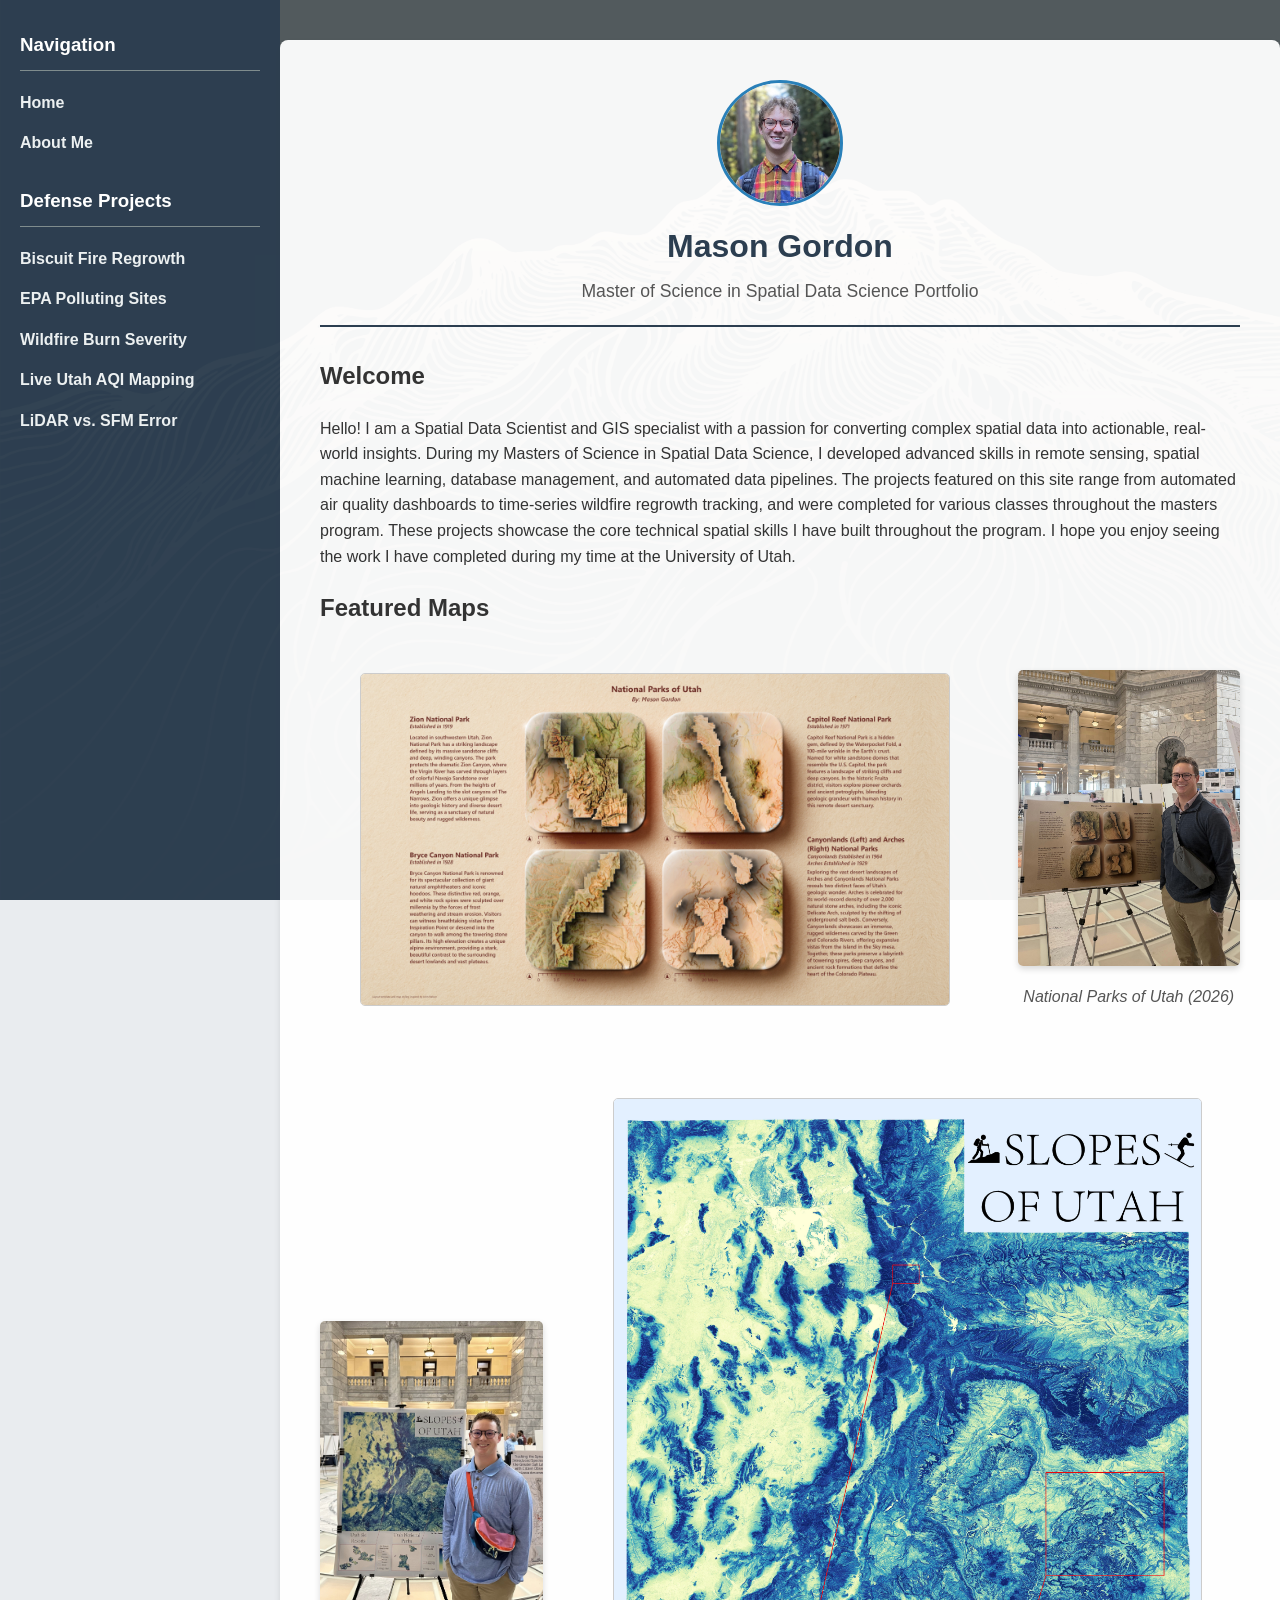
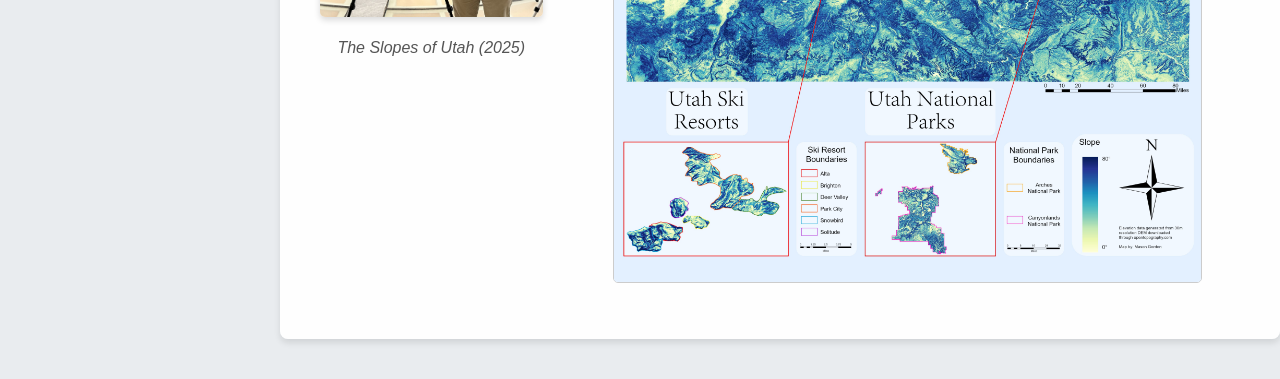
==== index.html @ 8d733b1b "Update index.html" ====
<!DOCTYPE html>
<html lang="en">
<head>
    <meta charset="UTF-8">
    <meta name="viewport" content="width=device-width, initial-scale=1.0">
    <title>Mason Gordon - MSSDS Portfolio</title>
    <link rel="stylesheet" href="style.css">
</head>
<body>
    <div class="layout-wrapper">
        <!-- Sidebar Navigation -->
        <nav class="sidebar">
            <h3>Navigation</h3>
            <a href="index.html">Home</a>
            <a href="about.html">About Me</a>
            
            <h3 style="margin-top: 30px;">Defense Projects</h3>
            <a href="biscuit-fire.html">Biscuit Fire Regrowth</a>
            <a href="epa-analysis.html">EPA Polluting Sites</a>
            <a href="burn-severity.html">Wildfire Burn Severity</a>
            <a href="aqi-mapping.html">Live Utah AQI Mapping</a>
            <a href="lidar-sfm.html">LiDAR vs. SFM Error</a>
        </nav>

<!-- Main Content -->
        <main class="main-content">
            <header class="header-profile">
                <img src="mason-profile.jpg" alt="Mason Gordon" class="profile-pic">
                <div class="header-text">
                    <h1>Mason Gordon</h1>
                    <p>Master of Science in Spatial Data Science Portfolio</p>
                </div>
            </header>
            
            <section class="intro">
                <h2>Welcome</h2>
                <p>Hello! I am a Spatial Data Scientist and GIS specialist with a passion for converting complex spatial data into actionable, real-world insights. During my Masters of Science in Spatial Data Science, I developed advanced skills in remote sensing, spatial machine learning, database management, and automated data pipelines. The projects featured on this site range from automated air quality dashboards to time-series wildfire regrowth tracking, and were completed for various classes throughout the masters program. These projects showcase the core technical spatial skills I have built throughout the program. I hope you enjoy seeing the work I have completed during my time at the University of Utah.</p>
            </section>

<section class="featured-maps">
                <h2>Featured Maps</h2>
                <div class="featured-maps-container">
                    
                    <!-- Map 1: National Parks (Main Left, Event Right) -->
                    <div class="map-row">
                        <figure class="zoom-figure">
                            <img src="national-parks-utah.jpg" alt="National Parks of Utah">
                        </figure>
                        <figure class="event-figure">
                            <img src="parks-event.jpg" alt="Standing with the National Parks map" class="event-photo">
                            <figcaption>National Parks of Utah (2026)</figcaption>
                        </figure>
                    </div>
                    
                    <!-- Map 2: Slopes (Event Left, Main Right) -->
                    <div class="map-row reversed">
                        <figure class="event-figure">
                            <img src="slopes-event.jpg" alt="Standing with the Slopes map" class="event-photo">
                            <figcaption>The Slopes of Utah (2025)</figcaption>
                        </figure>
                        <figure class="zoom-figure">
                            <img src="slopes-utah.jpg" alt="Slopes of Utah">
                        </figure>
                    </div>

                </div>
            </section>
        </main>
    </div>
<!-- Click-Toggle Magnifier Script -->
    <script>
    function setupClickMagnifier(defaultZoom) {
        const figures = document.querySelectorAll('.zoom-figure');
        
        figures.forEach(figure => {
            const img = figure.querySelector('img');
            if (!img) return;

            const glass = document.createElement("div");
            glass.setAttribute("class", "img-magnifier-glass");
            figure.insertBefore(glass, img); 

            let isActive = false;
            let currentZoom = defaultZoom;

            // 1. Toggle magnifier on click
            img.addEventListener('click', (e) => {
                isActive = !isActive;
                if (isActive) {
                    glass.style.display = "block";
                    glass.style.backgroundImage = "url('" + img.src + "')";
                    glass.style.backgroundRepeat = "no-repeat";
                    updateGlass(e); // Position it immediately under the mouse
                    img.style.cursor = "zoom-out"; // Change cursor to indicate click-to-close
                } else {
                    glass.style.display = "none";
                    img.style.cursor = "zoom-in";
                }
            });

            // 2. Track mouse movement
            img.addEventListener("mousemove", (e) => {
                if (!isActive) return;
                e.preventDefault();
                updateGlass(e);
            });

            // 3. Turn off if mouse leaves the image entirely
            img.addEventListener("mouseleave", () => {
                if (isActive) {
                    glass.style.display = "none";
                    isActive = false;
                    img.style.cursor = "zoom-in";
                }
            });

            // 4. Use scroll wheel to zoom in and out of the pane
            img.addEventListener("wheel", (e) => {
                if (!isActive) return;
                e.preventDefault(); // Stop the webpage from scrolling
                
                const zoomSpeed = 0.3;
                if (e.deltaY < 0) {
                    currentZoom += zoomSpeed; // Scroll up zooms in
                } else {
                    currentZoom -= zoomSpeed; // Scroll down zooms out
                }
                
                // Keep the zoom between 1x and 5x
                currentZoom = Math.max(1, Math.min(currentZoom, 5)); 
                updateGlass(e);
            });

            // Helper function to calculate position and background size
            function updateGlass(e) {
                const rect = img.getBoundingClientRect();
                const x = e.clientX - rect.left;
                const y = e.clientY - rect.top;

                const w = glass.offsetWidth / 2;
                const h = glass.offsetHeight / 2;

                glass.style.left = (img.offsetLeft + x - w) + "px";
                glass.style.top = (img.offsetTop + y - h) + "px";
                
                glass.style.backgroundSize = (img.width * currentZoom) + "px " + (img.height * currentZoom) + "px";
                glass.style.backgroundPosition = (w - (x * currentZoom)) + "px " + (h - (y * currentZoom)) + "px";
            }
        });
    }

    // Run the setup after the page fully loads
    window.addEventListener('load', () => {
        setupClickMagnifier(1.75); 
    });
    </script>
</body>
</html>
</body>
</html>
---- style.css ----
body {
    font-family: Arial, Helvetica, sans-serif;
    line-height: 1.6;
    color: #333;
    background-color: #e9ecef;
    
    /* This calls the image you upload in Step 3 */
    background-image: url('topo-bg.jpeg'); 
    background-size: cover;
    background-attachment: fixed;
    
    margin: 0;
    padding: 0;
}
body {
    font-family: Arial, Helvetica, sans-serif;
    line-height: 1.6;
    color: #333;
    background-color: #e9ecef;
    background-image: url('topo-bg.jpeg'); 
    background-size: cover;
    background-attachment: fixed;
    margin: 0;
    padding: 0;
}

/* --- New Sidebar Layout --- */
.layout-wrapper {
    display: flex;
    min-height: 100vh;
}

.sidebar {
    width: 280px;
    background-color: rgba(44, 62, 80, 0.95);
    color: white;
    padding: 30px 20px;
    position: sticky;
    top: 0;
    height: 100vh;
    box-sizing: border-box;
}

.sidebar h3 {
    margin-top: 0;
    border-bottom: 1px solid #7f8c8d;
    padding-bottom: 10px;
}

.sidebar a {
    color: #ecf0f1;
    text-decoration: none;
    display: block;
    margin: 15px 0;
    font-weight: bold;
    transition: color 0.2s;
}

.sidebar a:hover {
    color: #3498db;
}

/* --- Main Content Area --- */
.main-content {
    flex: 1;
    max-width: 1400px;
    margin: 40px auto;
    background: rgba(255, 255, 255, 0.95);
    padding: 40px;
    border-radius: 8px;
    box-shadow: 0 4px 6px rgba(0,0,0,0.1);
}

/* --- Header & Profile Pic --- */
.header-profile {
    display: flex;
    flex-direction: column; /* This stacks your photo above your name */
    align-items: center;
    text-align: center; /* Centers the text */
    border-bottom: 2px solid #2c3e50;
    padding-bottom: 20px;
    margin-bottom: 30px;
}

.profile-pic {
    width: 120px;
    height: 120px;
    border-radius: 50%;
    object-fit: cover;
    border: 3px solid #2980b9;
}

.header-text h1 {
    margin: 15px 0 5px 0;
    color: #2c3e50;
}

.header-text p {
    margin: 0;
    color: #555;
    font-size: 1.1em;
}

/* --- Stacked Maps Layout --- */
.featured-maps-container {
    display: flex;
    flex-direction: column;
    gap: 60px; /* Creates a nice scrolling gap between the two projects */
    margin-top: 30px;
}

.map-row {
    display: grid;
    grid-template-columns: 3fr 1fr; /* Map gets 75% of the width, Photo gets 25% */
    gap: 30px;
    align-items: center;
}

.map-row.reversed {
    grid-template-columns: 1fr 3fr; /* Photo gets 25%, Map gets 75% */
}

.event-photo {
    width: 100%;
    height: auto;
    border-radius: 5px;
    box-shadow: 0 3px 6px rgba(0,0,0,0.15);
}

.event-figure {
    margin: 0;
}

.event-figure figcaption {
    text-align: center;
    margin-top: 10px;
    font-style: italic;
    color: #555;
}

/* --- Click-to-Zoom Lightbox --- */
.zoom-figure {
    position: relative; 
    display: inline-block;
}

.zoom-figure img {
    max-width: 100%;
    height: auto;
    display: block; 
    border: 1px solid #ccc;
    border-radius: 5px;
    cursor: zoom-in; /* Changes mouse to a magnifying glass with a plus */
    transition: box-shadow 0.2s ease;
}

.zoom-figure img:hover {
    box-shadow: 0 4px 10px rgba(0,0,0,0.3);
}

.zoom-figure figcaption {
    text-align: center;
    margin-top: 10px;
    font-style: italic;
    color: #555;
}

/* --- Click-Toggle Magnifier Pane --- */
.zoom-figure {
    position: relative; 
    display: inline-block;
}

.zoom-figure img {
    max-width: 100%;
    height: auto;
    display: block; 
    border: 1px solid #ccc;
    border-radius: 5px;
    cursor: zoom-in; 
    transition: box-shadow 0.2s ease;
}

.zoom-figure img:hover {
    box-shadow: 0 4px 10px rgba(0,0,0,0.3);
}

.img-magnifier-glass {
    position: absolute;
    border: 3px solid #2c3e50;
    border-radius: 8px;
    width: 250px; 
    height: 250px;
    display: none; 
    z-index: 100;
    background-color: white;
    box-shadow: 0 4px 10px rgba(0,0,0,0.3);
    pointer-events: none; /* Crucial: lets your mouse click through to the image */
}

.zoom-figure figcaption {
    text-align: center;
    margin-top: 10px;
    font-style: italic;
    color: #555;
}
/* --- About Me Alternating Layout --- */
.about-row {
    display: grid;
    grid-template-columns: 1fr 1fr; /* 50% for images, 50% for text */
    gap: 40px;
    align-items: center;
    margin-bottom: 60px;
}

.about-images {
    display: flex;
    flex-direction: column;
    gap: 20px; /* Space between the two stacked images */
}

.about-images img {
    width: 100%;
    height: auto;
    border-radius: 8px;
    box-shadow: 0 3px 6px rgba(0,0,0,0.15);
}

.about-text h3 {
    margin-top: 0;
    color: #2980b9;
    border-bottom: 2px solid #ecf0f1;
    padding-bottom: 10px;
}

.about-text p {
    font-size: 1.1em;
    line-height: 1.8;
}

/* --- Project Page Styling --- */

.back-link {
    display: inline-block;
    margin-bottom: 20px;
    background-color: #2c3e50;
    color: white;
    padding: 8px 15px;
    border-radius: 4px;
    text-decoration: none;
    font-weight: bold;
}

.back-link:hover {
    background-color: #2980b9;
    text-decoration: none;
}

.project-summary {
    font-size: 1.1em;
    line-height: 1.8;
    margin-bottom: 40px;
    border-bottom: 2px solid #ecf0f1;
    padding-bottom: 20px;
}

.project-figure {
    margin: 40px 0;
    text-align: center;
}

.project-figure img {
    max-width: 100%;
    height: auto;
    border: 1px solid #ccc;
    border-radius: 5px;
    box-shadow: 0 3px 6px rgba(0,0,0,0.15);
}

.project-figure figcaption {
    margin-top: 12px;
    font-style: italic;
    color: #555;
    font-size: 0.95em;
}

.project-skills {
    background-color: #f4f6f7;
    border-left: 4px solid #2980b9;
    padding: 15px 20px;
    margin-bottom: 30px;
    border-radius: 4px;
}

.project-skills h2 {
    margin-top: 0;
    font-size: 1.2em;
    color: #2980b9;
}

.project-skills ul {
    margin-bottom: 0;
    padding-left: 20px;
}

/* --- PDF Download Button --- */
.button-container {
    text-align: center;
    margin: 30px 0 40px 0;
}

.pdf-button {
    display: inline-block;
    background-color: #2980b9;
    color: white;
    padding: 12px 25px;
    border-radius: 5px;
    text-decoration: none;
    font-weight: bold;
    font-size: 1.1em;
    transition: background-color 0.2s ease;
    box-shadow: 0 3px 6px rgba(0,0,0,0.1);
}

.pdf-button:hover {
    background-color: #1c5980;
    text-decoration: none;
}

/* --- Mobile Optimization --- */
@media screen and (max-width: 768px) {
    .layout-wrapper {
        flex-direction: column;
    }

    .sidebar {
        width: 100%;
        height: auto;
        position: relative;
        padding: 20px;
        text-align: center;
    }

    .main-content {
        margin-left: 0;
        padding: 20px;
        width: 100%;
    }

    /* Stack alternating map rows on the homepage */
    .map-row, .map-row.reversed {
        flex-direction: column;
    }

    /* Adjust the magnifying pane for touch screens */
    .img-magnifier-glass {
        width: 150px; 
        height: 150px;
    }
}
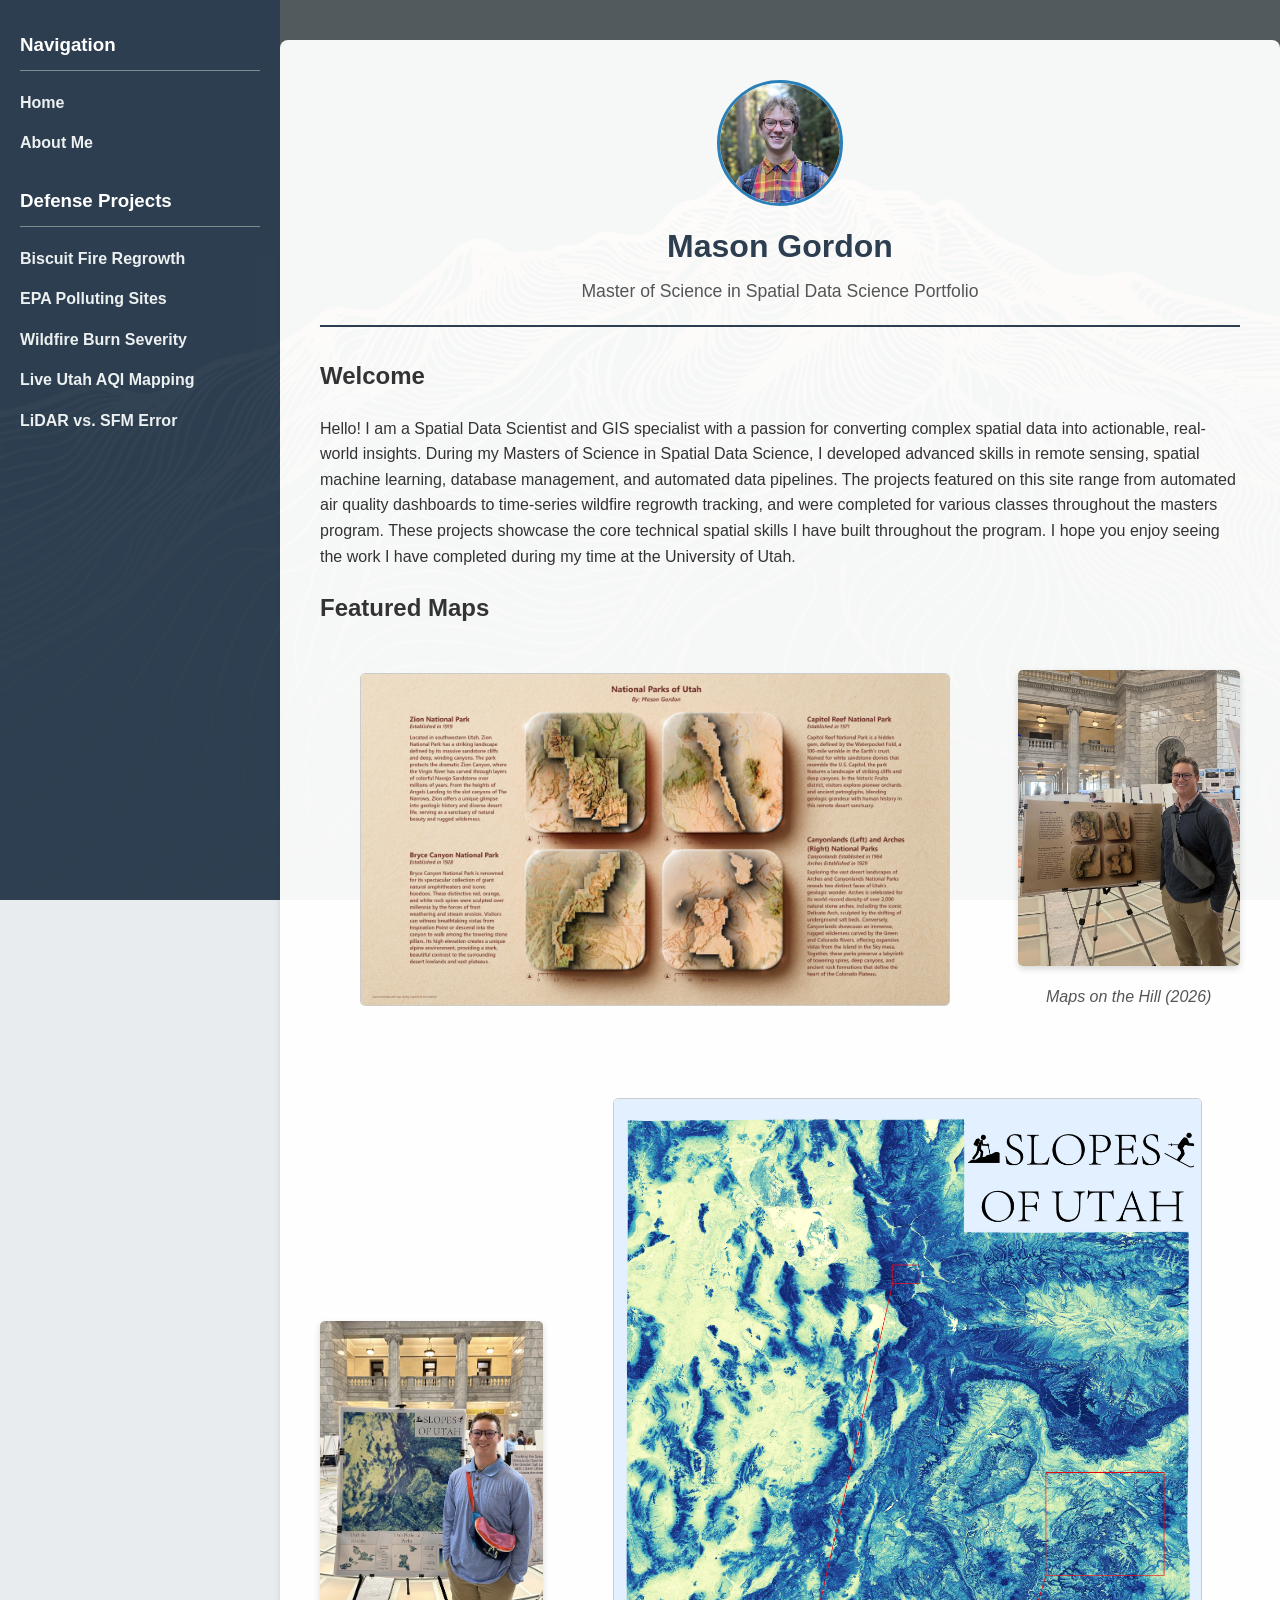
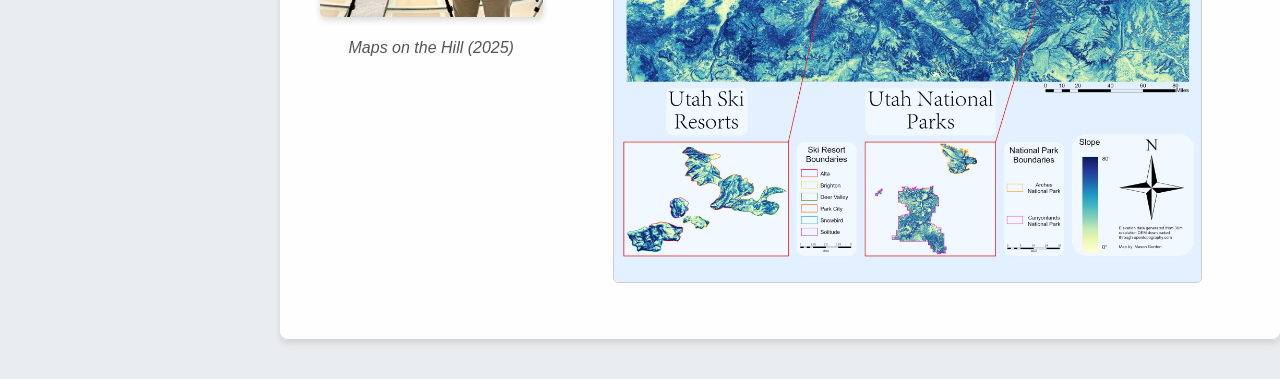
==== commit adee3e8d: "Update index.html" ====
--- a/index.html
+++ b/index.html
@@ -48,7 +48,7 @@
                         </figure>
                         <figure class="event-figure">
                             <img src="parks-event.jpg" alt="Standing with the National Parks map" class="event-photo">
-                            <figcaption>National Parks of Utah (2026)</figcaption>
+                            <figcaption>Maps on the Hill (2026)</figcaption>
                         </figure>
                     </div>
                     
@@ -56,7 +56,7 @@
                     <div class="map-row reversed">
                         <figure class="event-figure">
                             <img src="slopes-event.jpg" alt="Standing with the Slopes map" class="event-photo">
-                            <figcaption>The Slopes of Utah (2025)</figcaption>
+                            <figcaption>Maps on the Hill (2025)</figcaption>
                         </figure>
                         <figure class="zoom-figure">
                             <img src="slopes-utah.jpg" alt="Slopes of Utah">
--- a/style.css
+++ b/style.css
@@ -358,3 +358,23 @@
         height: 150px;
     }
 }
+
+.quad-grid {
+    display: grid;
+    grid-template-columns: 1fr 1fr;
+    gap: 15px;
+    margin-bottom: 15px;
+}
+.quad-grid img {
+    width: 100%;
+    height: auto;
+    border: 1px solid #ccc;
+    border-radius: 5px;
+}
+
+/* --- Center Project Page Figures --- */
+.project-visuals .zoom-figure {
+    display: block;
+    width: fit-content;
+    margin: 20px auto 40px auto;
+}
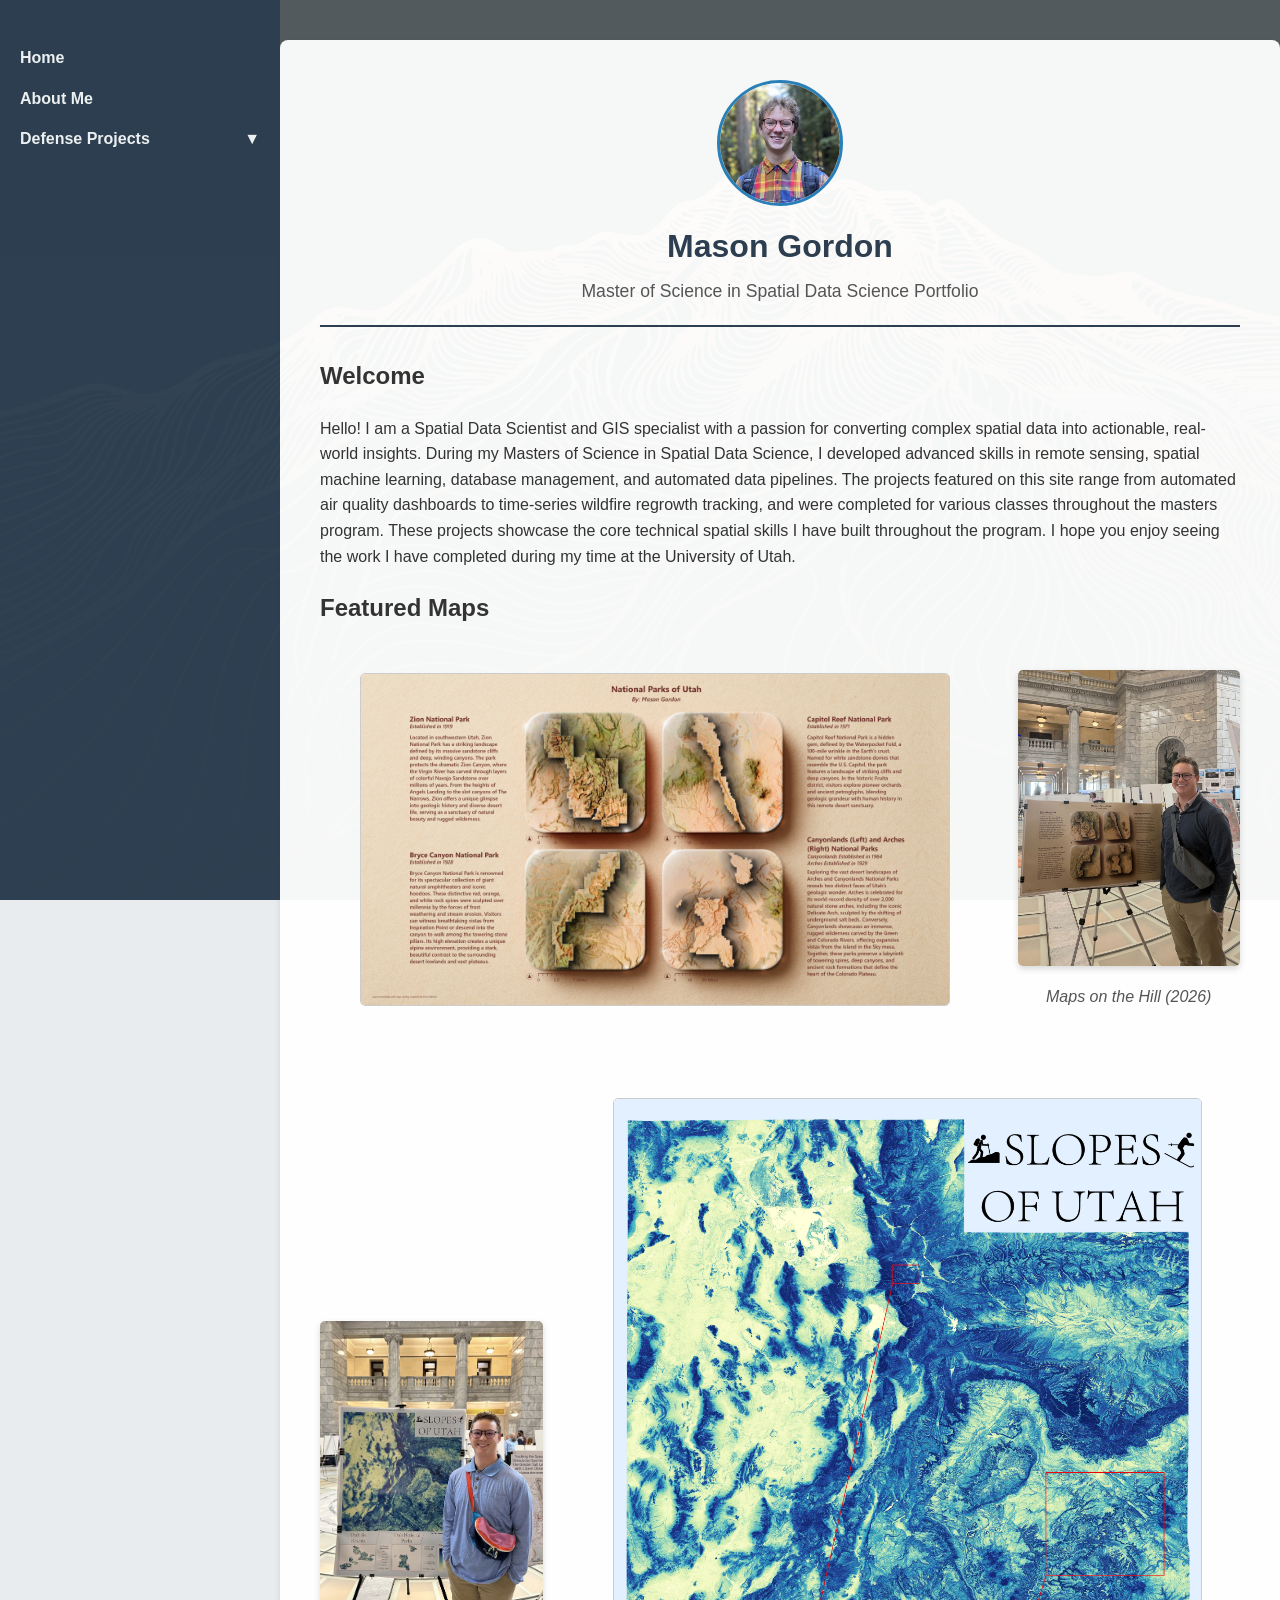
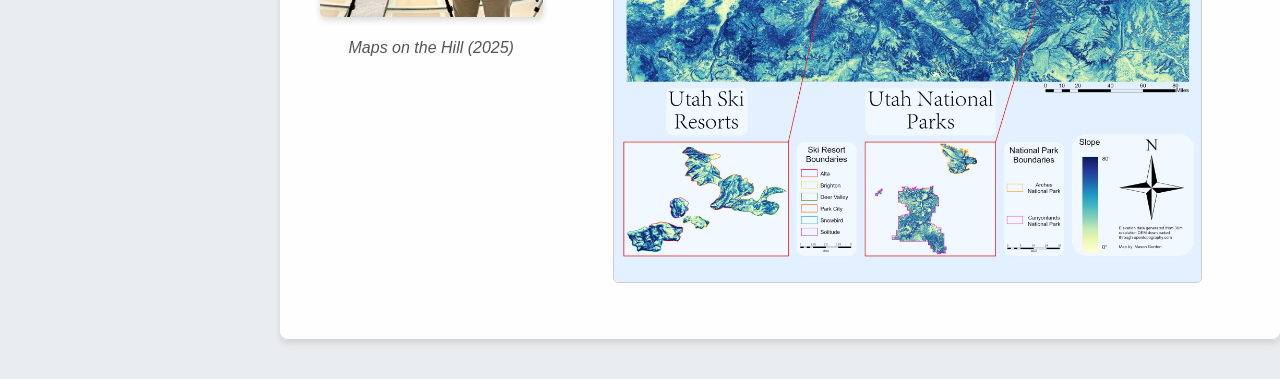
==== commit d0a486ac: "Update index.html" ====
--- a/index.html
+++ b/index.html
@@ -10,16 +10,19 @@
     <div class="layout-wrapper">
         <!-- Sidebar Navigation -->
         <nav class="sidebar">
-            <h3>Navigation</h3>
             <a href="index.html">Home</a>
             <a href="about.html">About Me</a>
             
-            <h3 style="margin-top: 30px;">Defense Projects</h3>
-            <a href="biscuit-fire.html">Biscuit Fire Regrowth</a>
-            <a href="epa-analysis.html">EPA Polluting Sites</a>
-            <a href="burn-severity.html">Wildfire Burn Severity</a>
-            <a href="aqi-mapping.html">Live Utah AQI Mapping</a>
-            <a href="lidar-sfm.html">LiDAR vs. SFM Error</a>
+            <details class="nav-dropdown">
+                <summary>Defense Projects <span>▼</span></summary>
+                <div class="dropdown-content">
+                    <a href="biscuit-fire.html">Biscuit Fire Regrowth</a>
+                    <a href="epa-analysis.html">EPA Polluting Sites</a>
+                    <a href="burn-severity.html">Wildfire Burn Severity</a>
+                    <a href="aqi-mapping.html">Live Utah AQI Mapping</a>
+                    <a href="lidar-sfm.html">LiDAR vs. SFM Error</a>
+                </div>
+            </details>
         </nav>
 
 <!-- Main Content -->
--- a/style.css
+++ b/style.css
@@ -378,3 +378,37 @@
     width: fit-content;
     margin: 20px auto 40px auto;
 }
+
+/* --- Sidebar Dropdown Menu --- */
+.nav-dropdown summary {
+    color: #ecf0f1;
+    font-weight: bold;
+    cursor: pointer;
+    margin: 15px 0;
+    list-style: none; 
+    display: flex;
+    justify-content: space-between;
+    align-items: center;
+    transition: color 0.2s;
+}
+
+.nav-dropdown summary:hover {
+    color: #3498db;
+}
+
+/* Hides the default browser arrow */
+.nav-dropdown summary::-webkit-details-marker {
+    display: none;
+}
+
+.dropdown-content {
+    padding-left: 15px;
+    border-left: 2px solid #7f8c8d;
+    margin-left: 5px;
+}
+
+.dropdown-content a {
+    font-size: 0.95em;
+    margin: 12px 0;
+    font-weight: normal; /* Makes sub-links look slightly lighter than main links */
+}
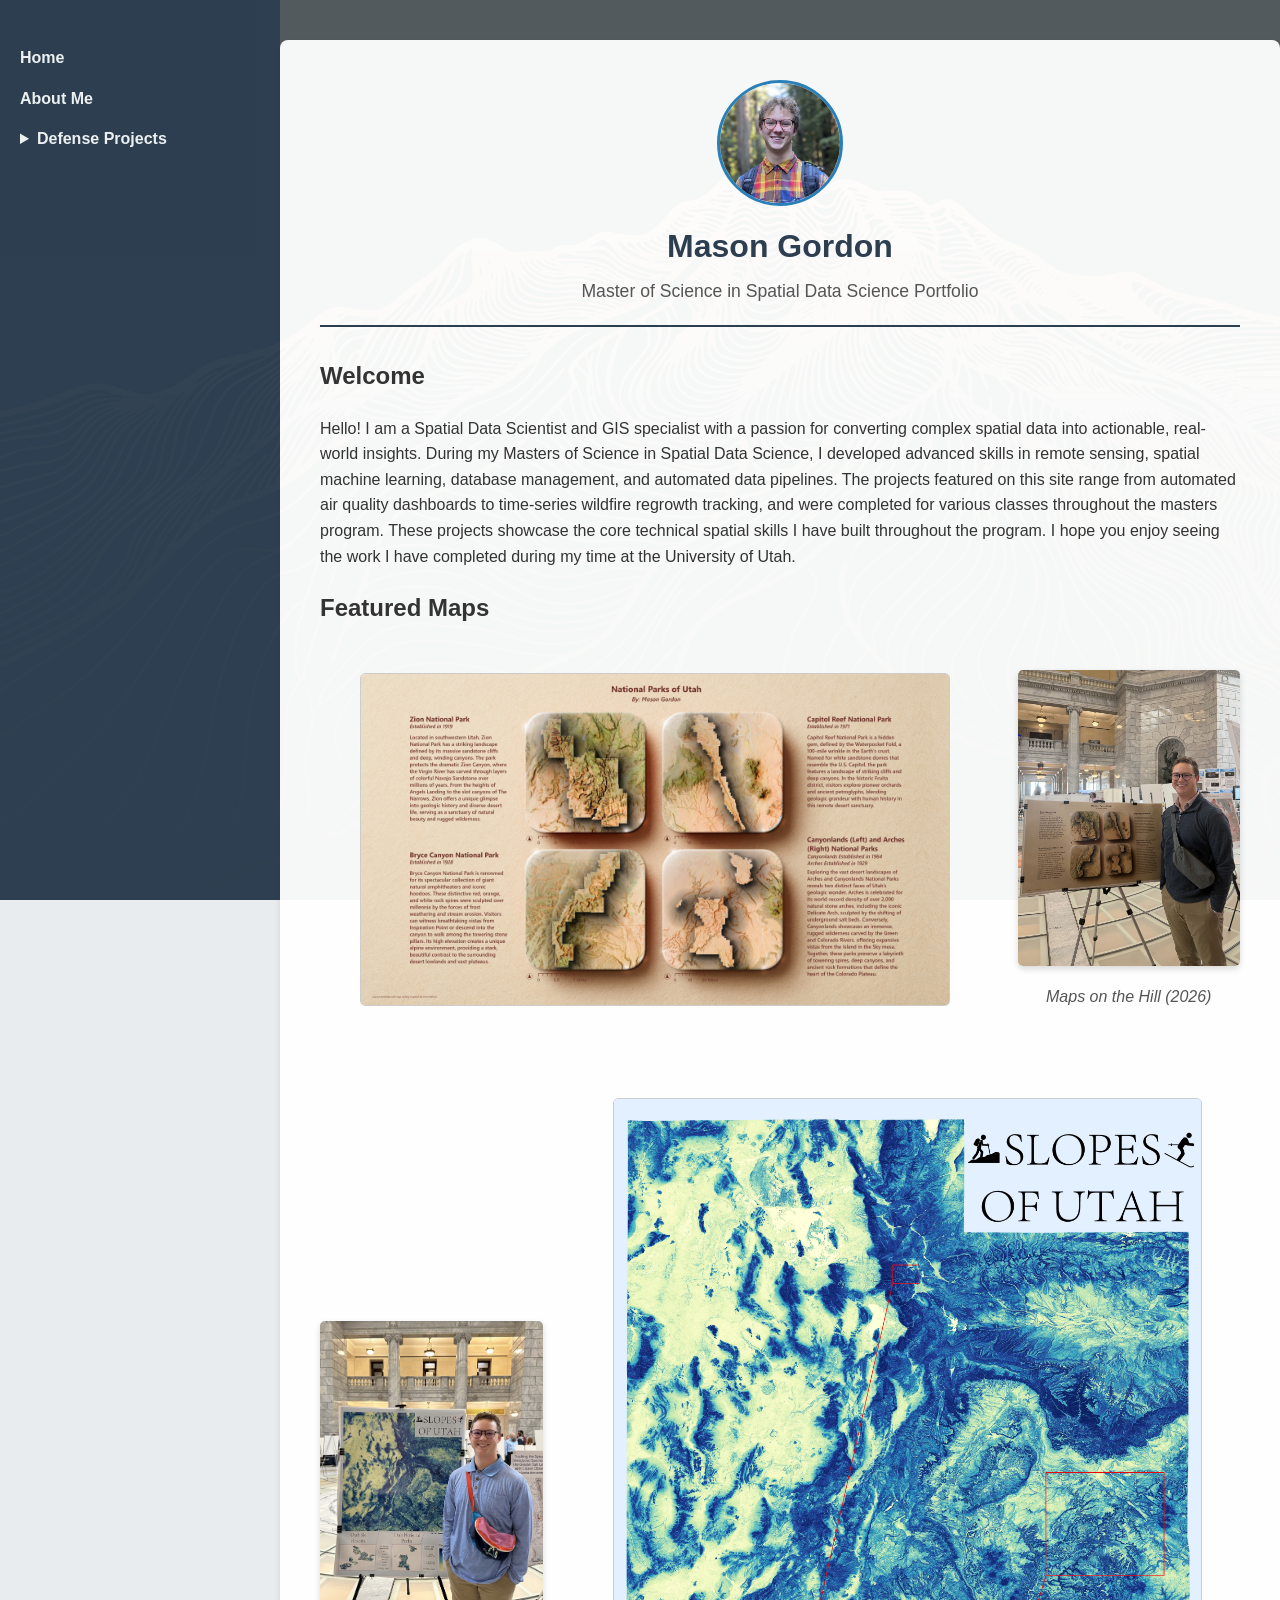
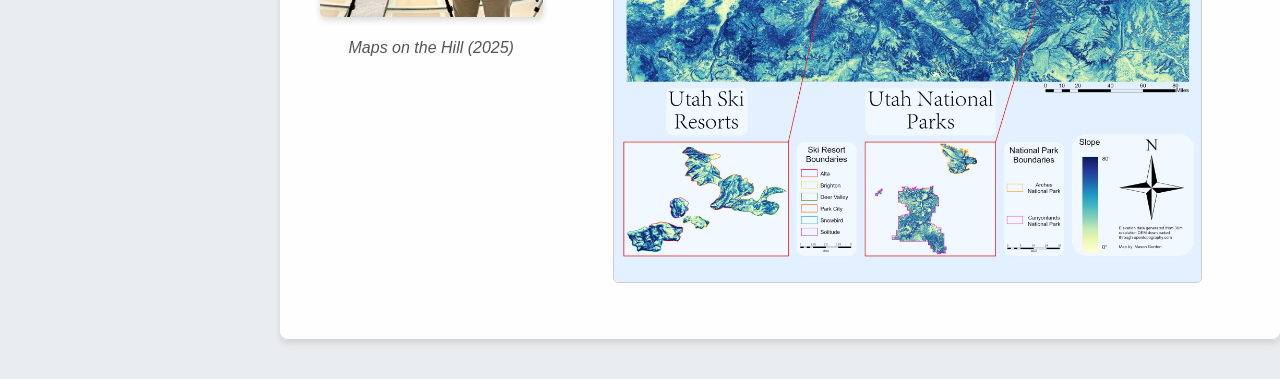
==== commit 8bfab964: "Update index.html" ====
--- a/index.html
+++ b/index.html
@@ -14,7 +14,7 @@
             <a href="about.html">About Me</a>
             
             <details class="nav-dropdown">
-                <summary>Defense Projects <span>▼</span></summary>
+                <summary>Defense Projects</summary>
                 <div class="dropdown-content">
                     <a href="biscuit-fire.html">Biscuit Fire Regrowth</a>
                     <a href="epa-analysis.html">EPA Polluting Sites</a>
--- a/style.css
+++ b/style.css
@@ -385,20 +385,11 @@
     font-weight: bold;
     cursor: pointer;
     margin: 15px 0;
-    list-style: none; 
-    display: flex;
-    justify-content: space-between;
-    align-items: center;
     transition: color 0.2s;
 }
 
 .nav-dropdown summary:hover {
     color: #3498db;
-}
-
-/* Hides the default browser arrow */
-.nav-dropdown summary::-webkit-details-marker {
-    display: none;
 }
 
 .dropdown-content {
@@ -410,5 +401,5 @@
 .dropdown-content a {
     font-size: 0.95em;
     margin: 12px 0;
-    font-weight: normal; /* Makes sub-links look slightly lighter than main links */
-}
+    font-weight: normal; 
+}
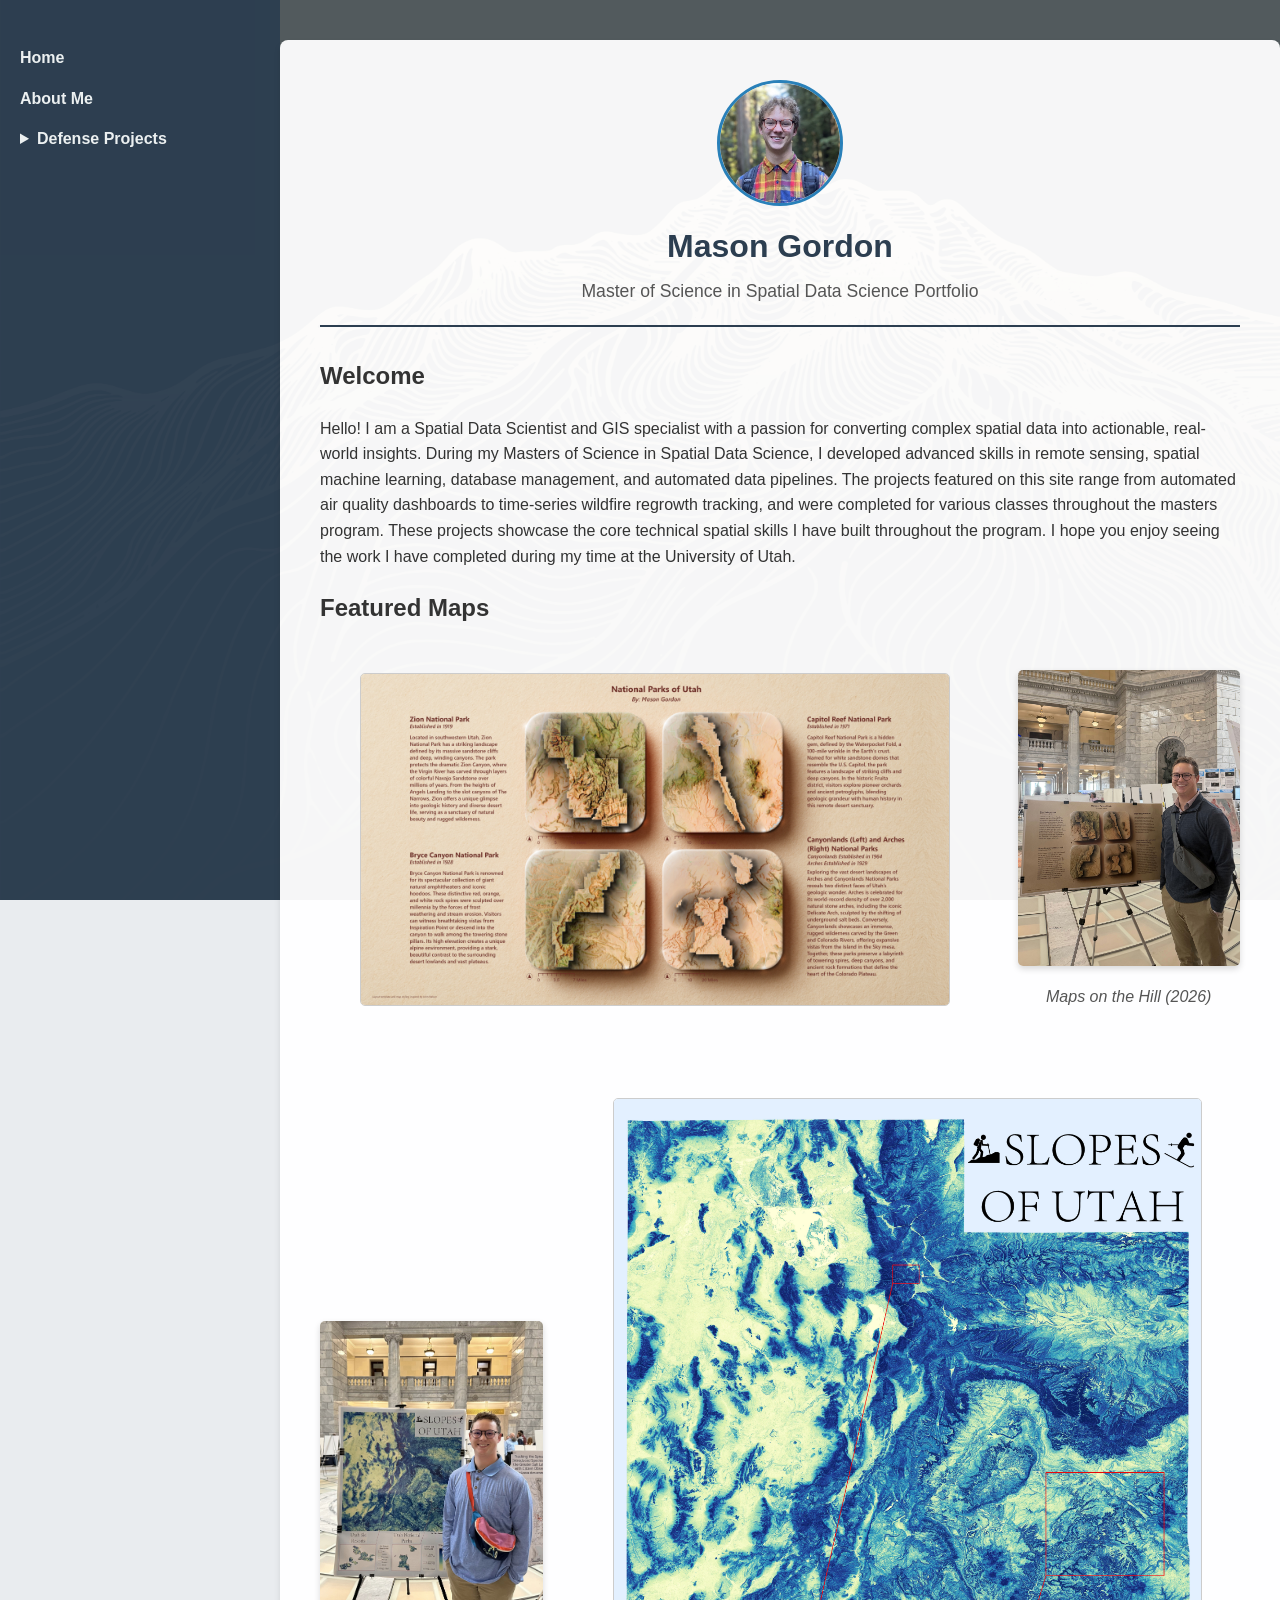
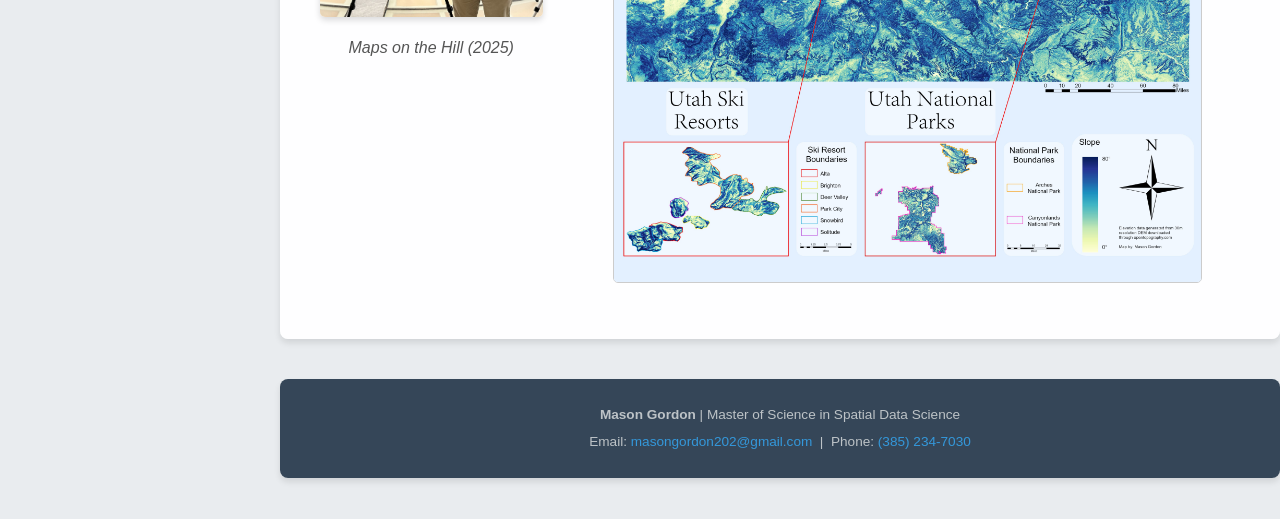
==== commit 92e3b9f1: "Update index.html" ====
--- a/index.html
+++ b/index.html
@@ -68,6 +68,11 @@
 
                 </div>
             </section>
+            <!-- Global Site Footer -->
+            <footer class="site-footer">
+                <p><strong>Mason Gordon</strong> | Master of Science in Spatial Data Science</p>
+                <p>Email: <a href="mailto:masongordon202@gmail.com">masongordon202@gmail.com</a> &nbsp;|&nbsp; Phone: <a href="tel:3852347030">(385) 234-7030</a></p>
+            </footer>
         </main>
     </div>
 <!-- Click-Toggle Magnifier Script -->
--- a/style.css
+++ b/style.css
@@ -60,15 +60,16 @@
     color: #3498db;
 }
 
-/* --- Main Content Area --- */
-.main-content {
-    flex: 1;
-    max-width: 1400px;
-    margin: 40px auto;
-    background: rgba(255, 255, 255, 0.95);
-    padding: 40px;
-    border-radius: 8px;
-    box-shadow: 0 4px 6px rgba(0,0,0,0.1);
+/* --- Main Content Area --- */ 
+.main-content { 
+    flex: 1; 
+    max-width: 1400px; 
+    margin: 40px auto 180px auto; /* Increased bottom margin from 40px to 180px */
+    background: rgba(255, 255, 255, 0.95); 
+    padding: 40px; 
+    border-radius: 8px; 
+    box-shadow: 0 4px 6px rgba(0,0,0,0.1); 
+    position: relative; /* Allows the footer to position itself relative to this box */
 }
 
 /* --- Header & Profile Pic --- */
@@ -403,3 +404,36 @@
     margin: 12px 0;
     font-weight: normal; 
 }
+
+/* --- Global Site Footer --- */
+.site-footer {
+    background-color: rgba(44, 62, 80, 0.95); 
+    color: #bdc3c7; 
+    text-align: center;
+    padding: 20px;
+    border-radius: 8px;
+    font-size: 0.85em; 
+    
+    /* Breaks the footer out of the white box */
+    position: absolute;
+    top: 100%;
+    left: 0;
+    right: 0;
+    margin-top: 40px; /* Creates the transparent gap below the white box */
+    box-shadow: 0 4px 6px rgba(0,0,0,0.1);
+}
+
+.site-footer p {
+    margin: 5px 0;
+}
+
+.site-footer a {
+    color: #3498db; 
+    text-decoration: none;
+    font-weight: normal;
+}
+
+.site-footer a:hover {
+    color: #ecf0f1;
+    text-decoration: underline;
+}
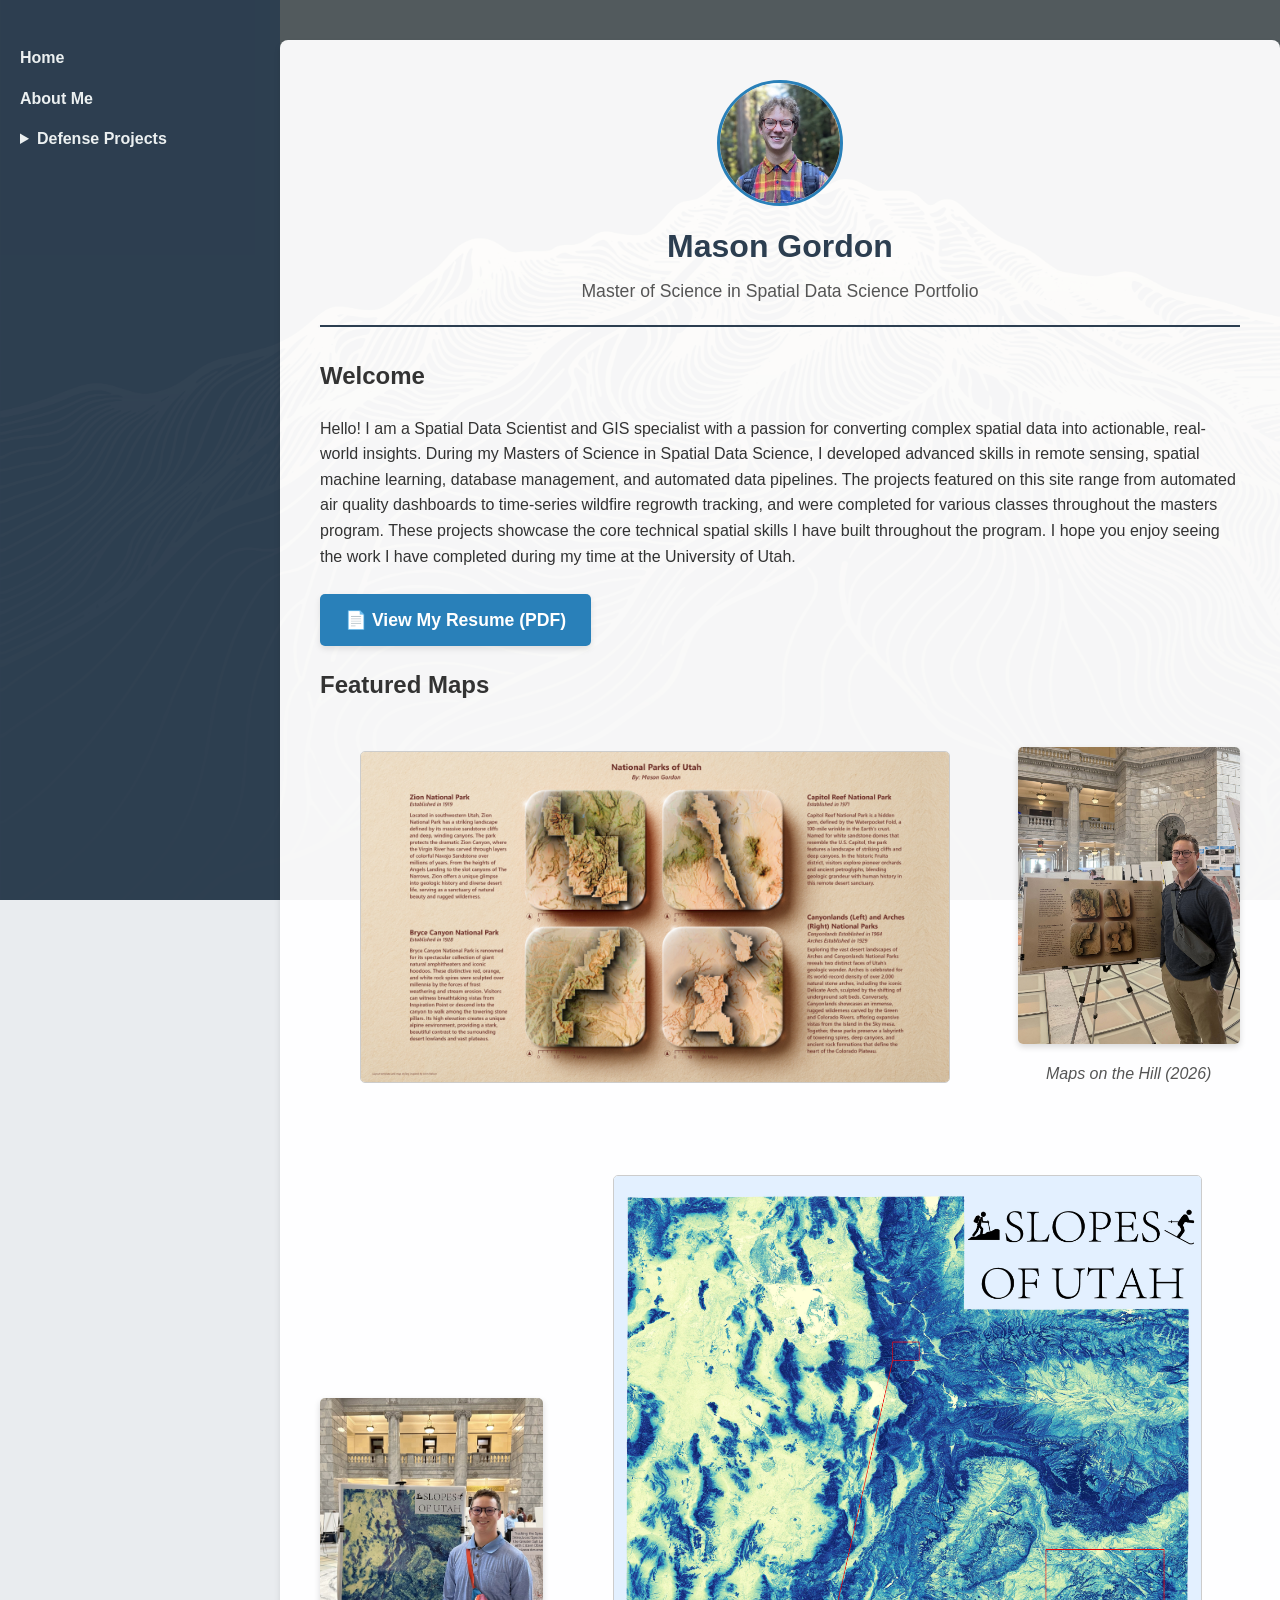
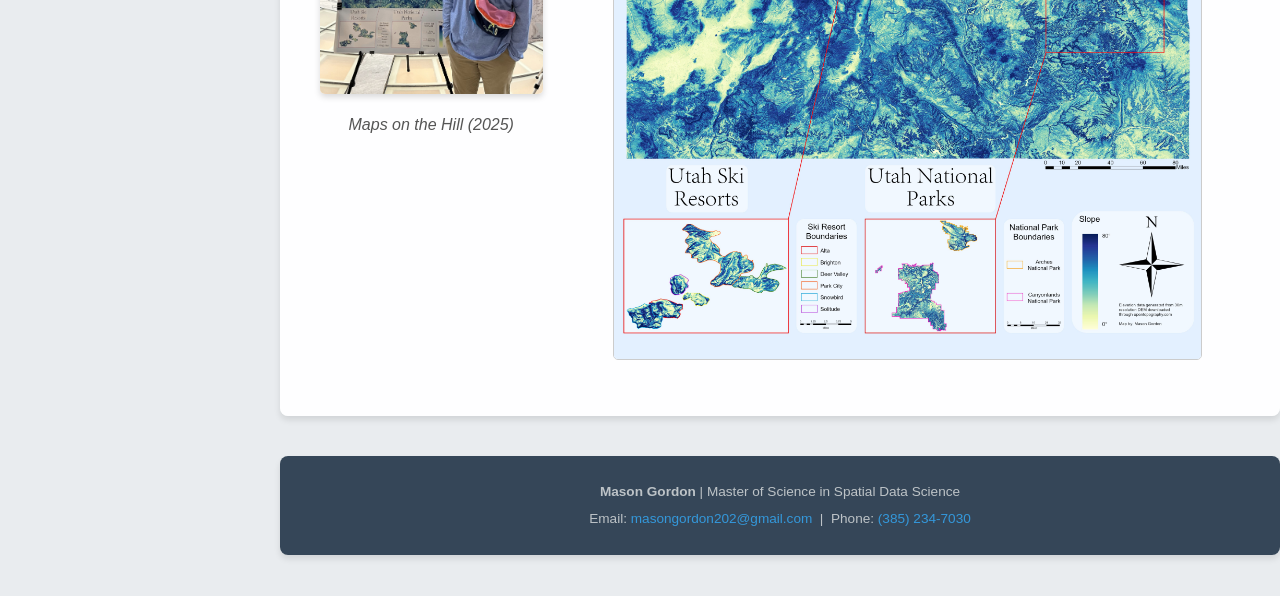
==== commit 77b8be56: "Update index.html" ====
--- a/index.html
+++ b/index.html
@@ -38,6 +38,10 @@
             <section class="intro">
                 <h2>Welcome</h2>
                 <p>Hello! I am a Spatial Data Scientist and GIS specialist with a passion for converting complex spatial data into actionable, real-world insights. During my Masters of Science in Spatial Data Science, I developed advanced skills in remote sensing, spatial machine learning, database management, and automated data pipelines. The projects featured on this site range from automated air quality dashboards to time-series wildfire regrowth tracking, and were completed for various classes throughout the masters program. These projects showcase the core technical spatial skills I have built throughout the program. I hope you enjoy seeing the work I have completed during my time at the University of Utah.</p>
+               <!-- Resume Button -->
+                <div style="margin-top: 25px;">
+                    <a href="mason-gordon-resume.pdf" class="pdf-button" target="_blank">📄 View My Resume (PDF)</a>
+                </div>
             </section>
 
 <section class="featured-maps">
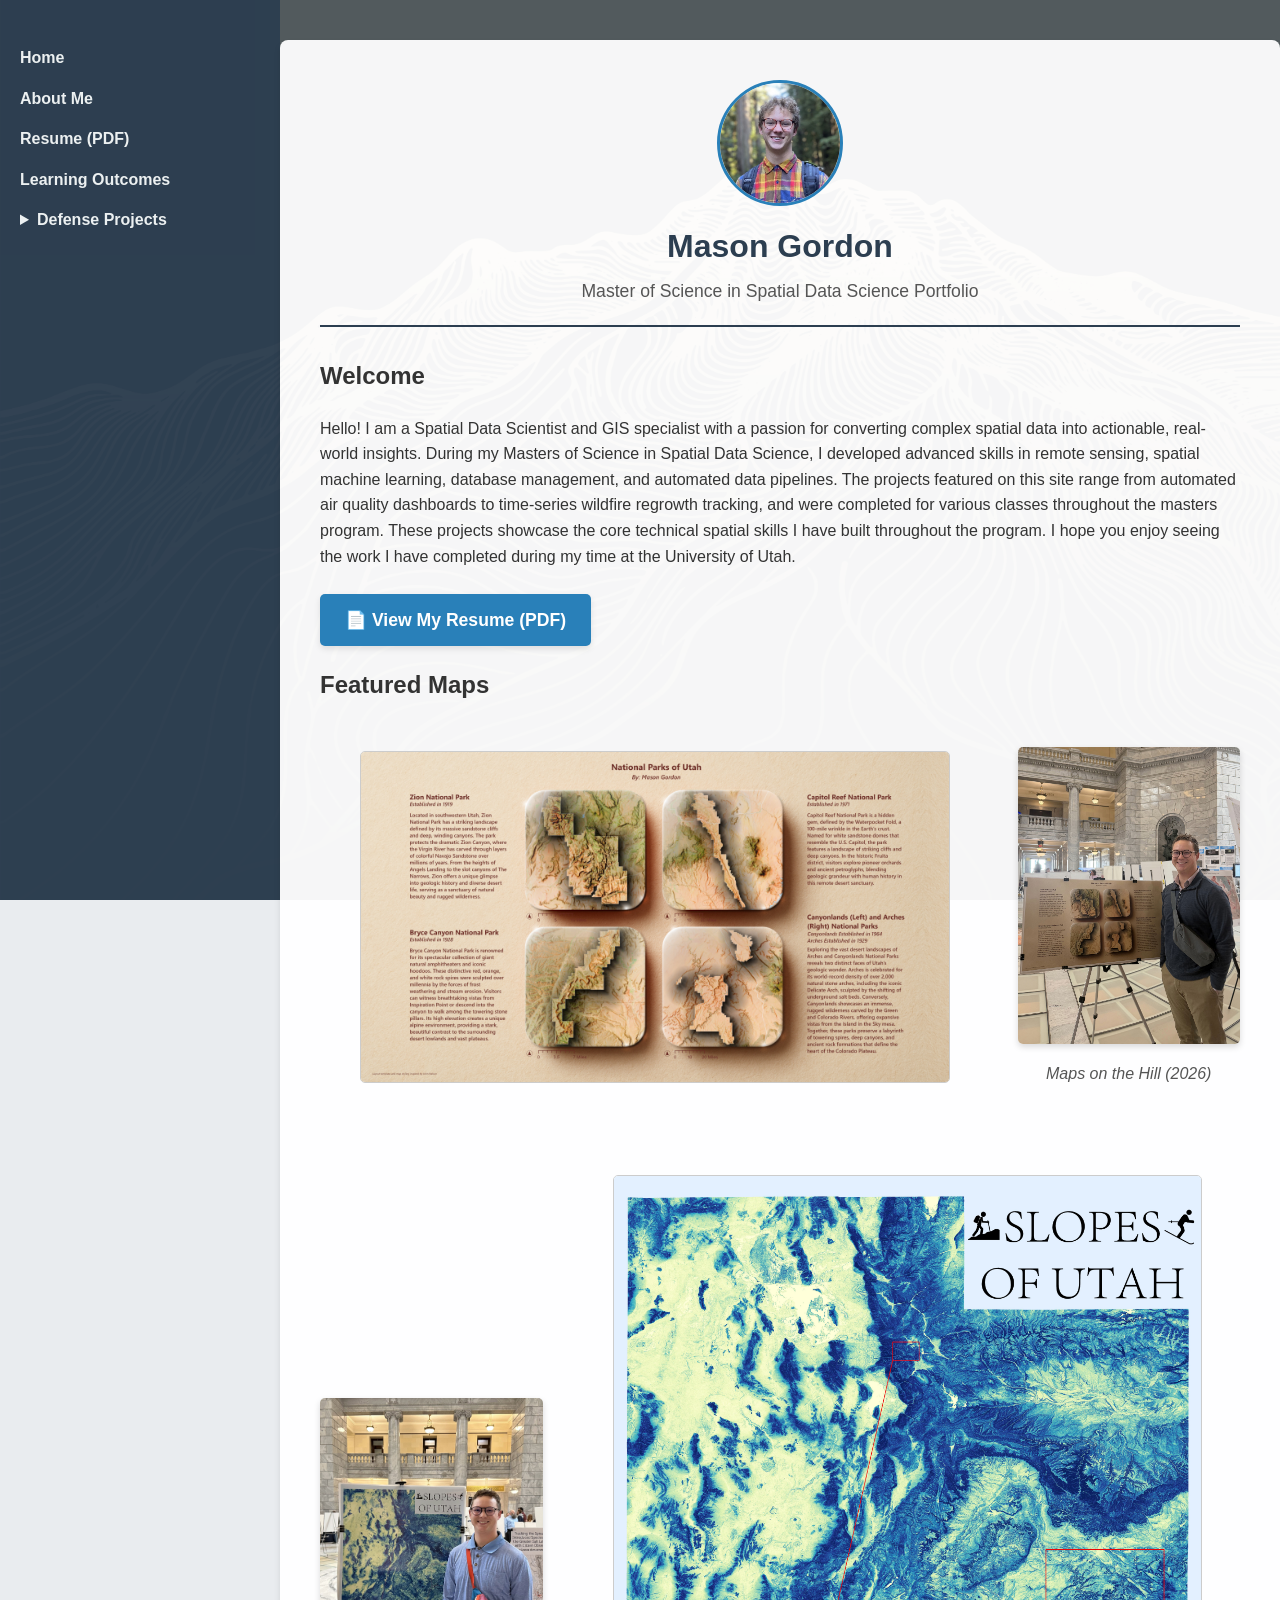
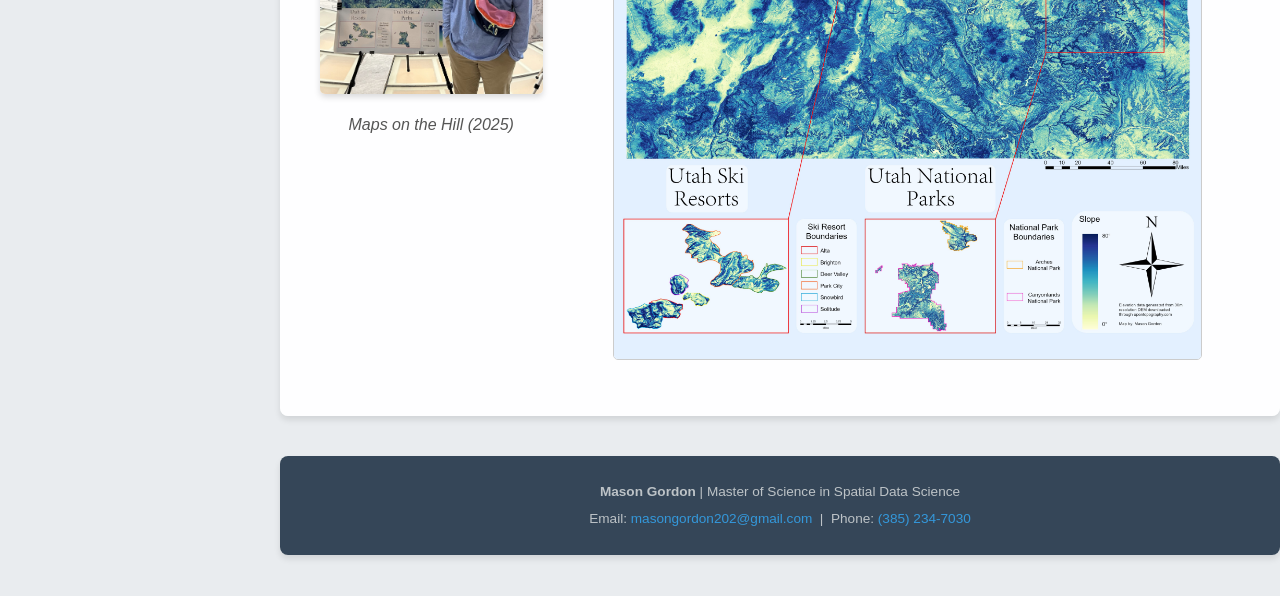
==== commit c453806e: "Update index.html" ====
--- a/index.html
+++ b/index.html
@@ -8,10 +8,12 @@
 </head>
 <body>
     <div class="layout-wrapper">
-        <!-- Sidebar Navigation -->
+<!-- Sidebar Navigation -->
         <nav class="sidebar">
             <a href="index.html">Home</a>
             <a href="about.html">About Me</a>
+            <a href="mason-gordon-resume.pdf" target="_blank">Resume (PDF)</a>
+            <a href="outcomes.html">Learning Outcomes</a>
             
             <details class="nav-dropdown">
                 <summary>Defense Projects</summary>
--- a/style.css
+++ b/style.css
@@ -437,3 +437,49 @@
     color: #ecf0f1;
     text-decoration: underline;
 }
+
+/* --- Outcomes Matrix Table --- */
+.outcomes-table-container {
+    overflow-x: auto;
+    margin-top: 30px;
+    margin-bottom: 50px;
+    box-shadow: 0 4px 6px rgba(0,0,0,0.1);
+    border-radius: 8px;
+}
+
+.outcomes-table {
+    width: 100%;
+    border-collapse: collapse;
+    background-color: white;
+}
+
+.outcomes-table th, .outcomes-table td {
+    border: 1px solid #bdc3c7;
+    padding: 15px;
+    text-align: center;
+}
+
+.outcomes-table thead th {
+    background-color: #2c3e50;
+    color: white;
+    font-size: 0.9em;
+    font-weight: bold;
+    line-height: 1.4;
+}
+
+/* Vertical text for the Y-Axis Project Names */
+.project-name-vertical {
+    writing-mode: vertical-rl;
+    transform: rotate(180deg); /* Flips it so it reads top-to-bottom */
+    background-color: #ecf0f1;
+    color: #2c3e50;
+    font-weight: bold;
+    white-space: nowrap;
+    width: 60px;
+}
+
+.checkmark {
+    color: #27ae60;
+    font-size: 1.5em;
+    font-weight: bold;
+}
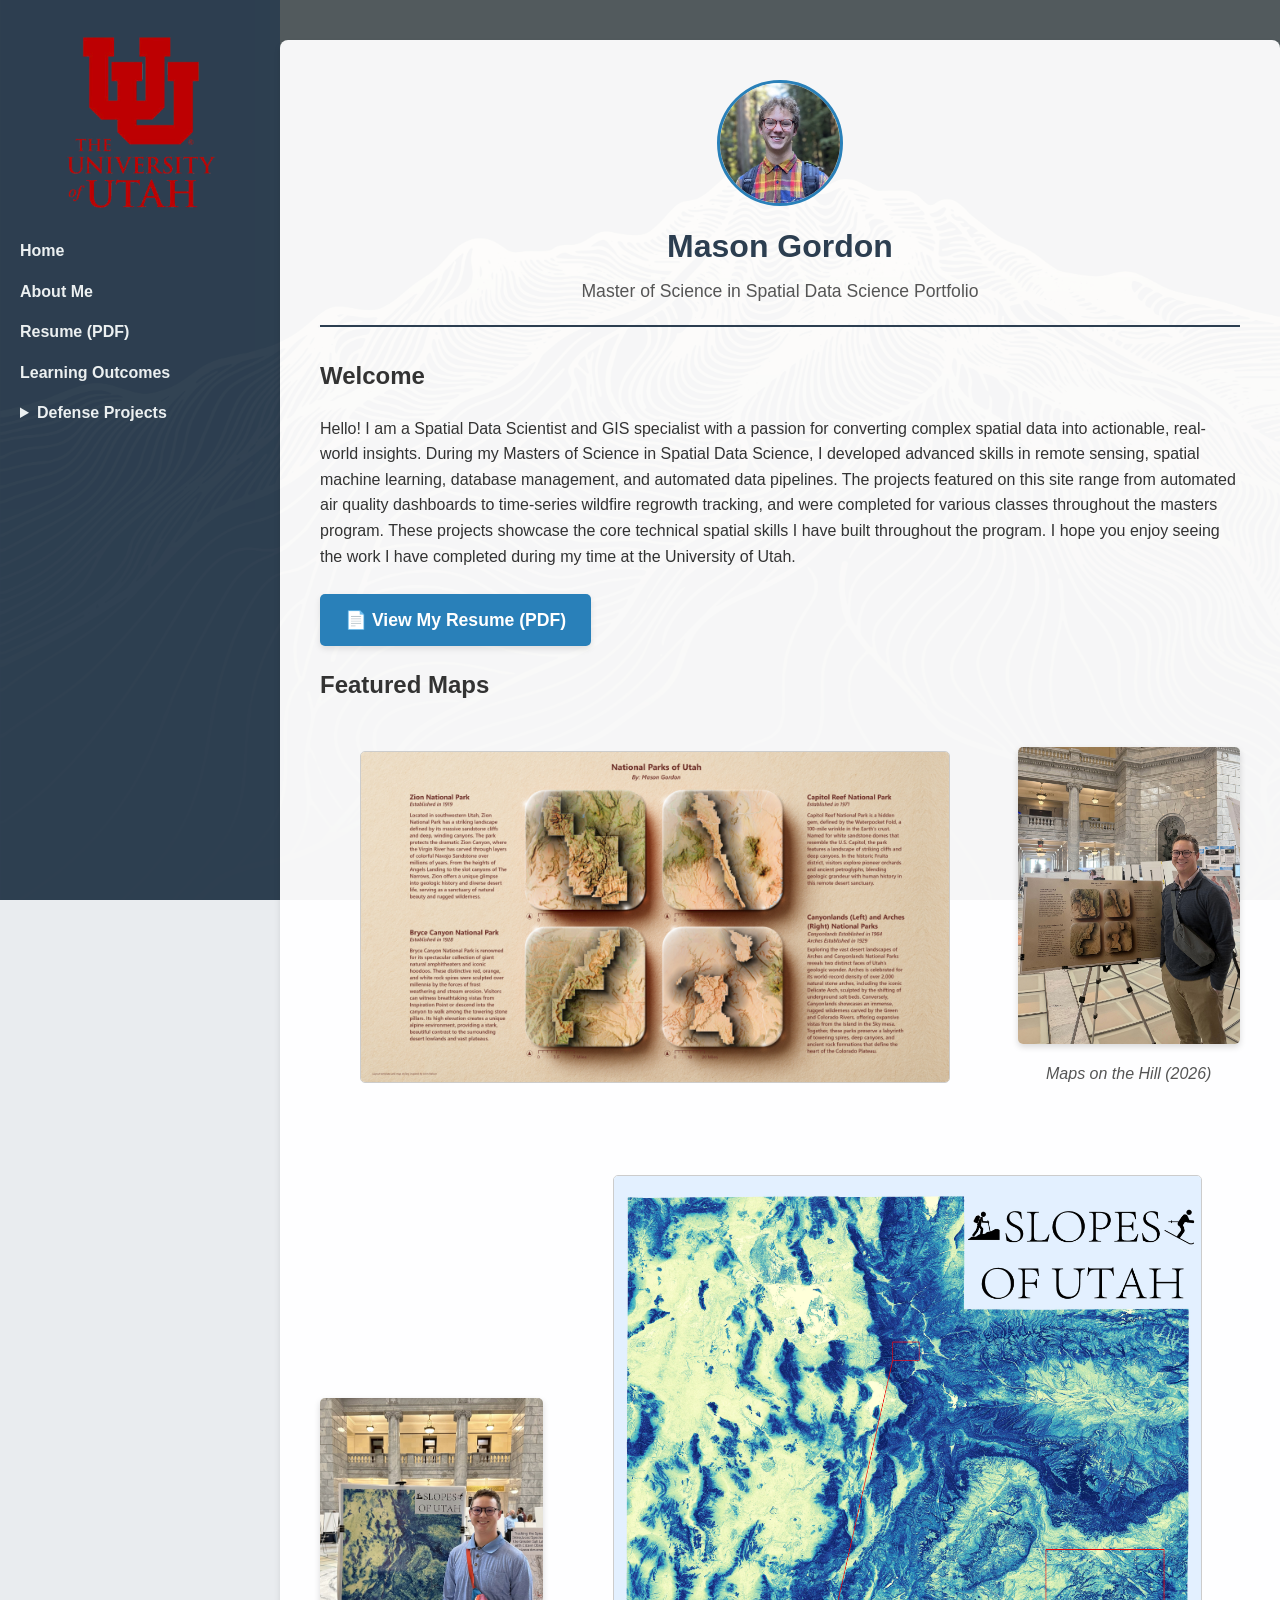
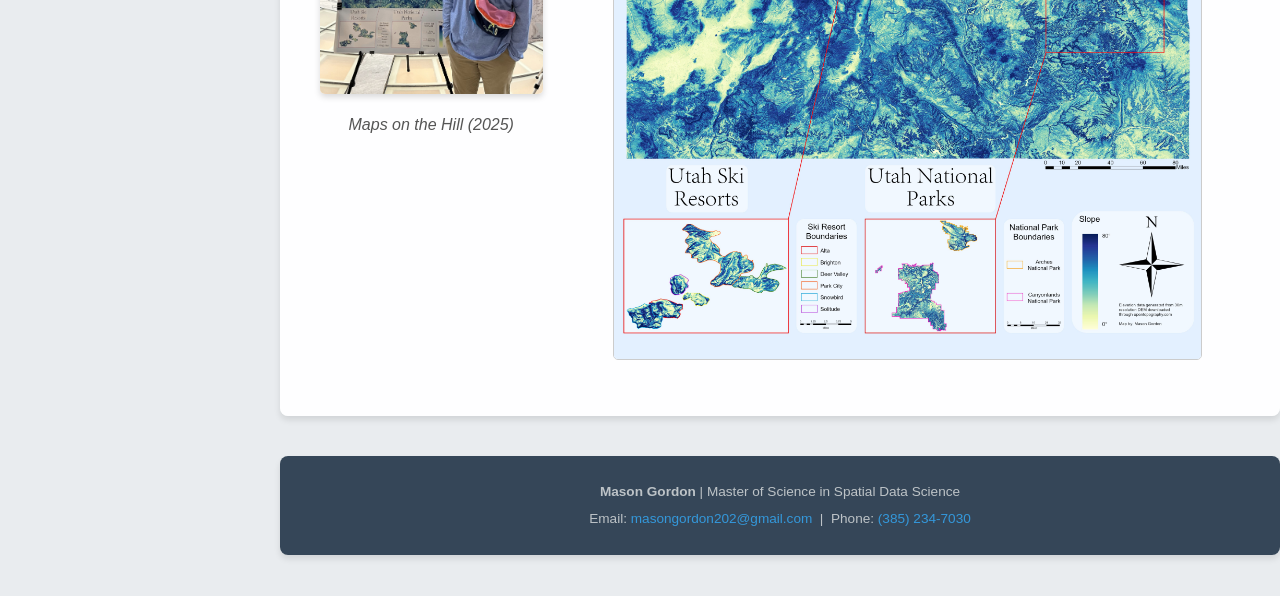
==== commit 0ed815f5: "Update index.html" ====
--- a/index.html
+++ b/index.html
@@ -8,8 +8,9 @@
 </head>
 <body>
     <div class="layout-wrapper">
-<!-- Sidebar Navigation -->
+        <!-- Sidebar Navigation -->
         <nav class="sidebar">
+            <img src="uofu-logo.png" alt="University of Utah Logo" class="sidebar-logo">
             <a href="index.html">Home</a>
             <a href="about.html">About Me</a>
             <a href="mason-gordon-resume.pdf" target="_blank">Resume (PDF)</a>
--- a/style.css
+++ b/style.css
@@ -60,6 +60,13 @@
     color: #3498db;
 }
 
+.sidebar-logo {
+    width: 85%;
+    max-width: 160px;
+    display: block;
+    margin: 0 auto 25px auto; /* Centers the logo and adds space below it */
+}
+
 /* --- Main Content Area --- */ 
 .main-content { 
     flex: 1; 
@@ -462,20 +469,26 @@
 .outcomes-table thead th {
     background-color: #2c3e50;
     color: white;
-    font-size: 0.9em;
-    font-weight: bold;
-    line-height: 1.4;
-}
-
-/* Vertical text for the Y-Axis Project Names */
+    font-size: 1em;
+    font-weight: bold;
+    vertical-align: bottom; /* Aligns the vertical text cleanly at the bottom */
+}
+
+/* Left-aligns the long outcome text */
+.outcome-description {
+    text-align: left !important;
+    font-size: 0.95em;
+    line-height: 1.5;
+    max-width: 400px;
+}
+
+/* Vertical text for the X-Axis Project Names */
 .project-name-vertical {
     writing-mode: vertical-rl;
-    transform: rotate(180deg); /* Flips it so it reads top-to-bottom */
-    background-color: #ecf0f1;
-    color: #2c3e50;
-    font-weight: bold;
+    transform: rotate(180deg);
+    padding: 20px 10px !important;
     white-space: nowrap;
-    width: 60px;
+    height: 180px; 
 }
 
 .checkmark {
